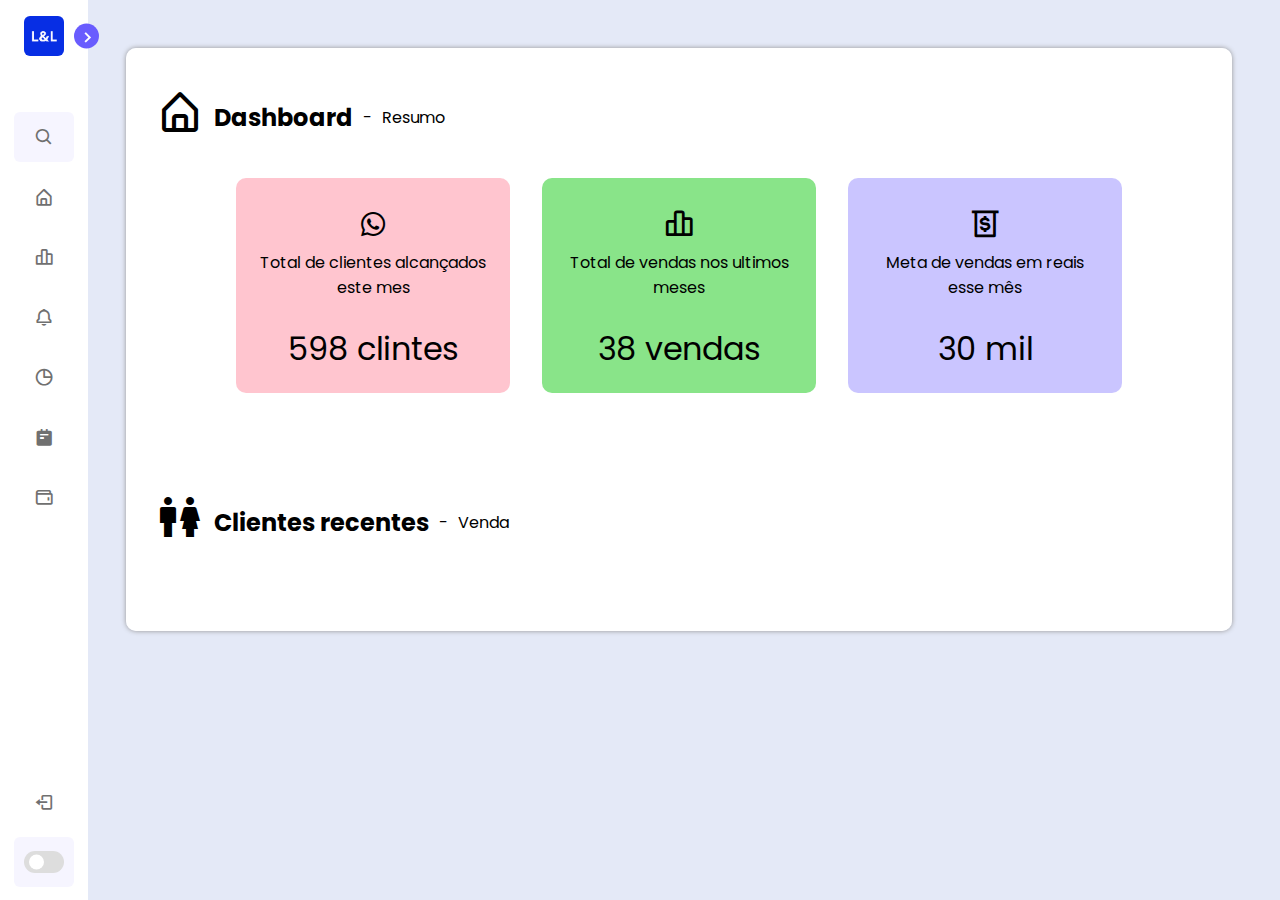
==== view/dashboard.html @ 411697ab "up" ====
<!-- Coding by CodingLab | www.codinglabweb.com -->
<!DOCTYPE html>
<html lang="pt-br">
<head>
    <meta charset="UTF-8">
    <meta http-equiv="X-UA-Compatible" content="IE=edge">
    <meta name="viewport" content="width=device-width, initial-scale=1.0">
    
    <!----======== CSS ======== -->
    <link rel="stylesheet" href="../css/all.css">

    <!--========== Icon ============-->
    <link href='https://unpkg.com/boxicons@2.1.4/css/boxicons.min.css' rel='stylesheet'>
    
    <!----===== Boxicons CSS ===== -->
    <link href='https://unpkg.com/boxicons@2.1.1/css/boxicons.min.css' rel='stylesheet'>
    
    <title>Dashboard L&L</title> 
</head>
<body>
    <nav class="sidebar close">
        <header>
            <div class="image-text">
                <span class="image">
                    <img src="../img/logo.png" alt="">
                </span>

                <div class="text logo-text">
                    <span class="name">Lorrayna</span>
                    <span class="profession">Vendedora</span>
                </div>
            </div>

            <i class='bx bx-chevron-right toggle'></i>
        </header>

        <div class="menu-bar">
            <div class="menu">

                <li class="search-box">
                    <i class='bx bx-search icon'></i>
                    <input type="text" placeholder="Search...">
                </li>

                <ul class="menu-links">
                    <li class="nav-link">
                        <a href="dashboard.html">
                            <i class='bx bx-home-alt icon' ></i>
                            <span class="text nav-text">Dashboard</span>
                        </a>
                    </li>

                    <li class="nav-link">
                        <a href="vendas.html">
                            <i class='bx bx-bar-chart-alt-2 icon' ></i>
                            <span class="text nav-text">Vendas</span>
                        </a>
                    </li>

                    <li class="nav-link">
                        <a href="notificação.html">
                            <i class='bx bx-bell icon'></i>
                            <span class="text nav-text">Notificações</span>
                        </a>
                    </li>

                    <li class="nav-link">
                        <a href="analise.html">
                            <i class='bx bx-pie-chart-alt icon' ></i>
                            <span class="text nav-text">Analise</span>
                        </a>
                    </li>

                    <li class="nav-link">
                        <a href="pendentes.html">
                            <i class='bx bxs-notepad icon'></i>
                            <span class="text nav-text">Pendentes</span>
                        </a>
                    </li>

                    <li class="nav-link">
                        <a href="carteita.html">
                            <i class='bx bx-wallet icon' ></i>
                            <span class="text nav-text">Carteira</span>
                        </a>
                    </li>

                </ul>
            </div>

            <div class="bottom-content">
                <li class="">
                    <a href="../index.html">
                        <i class='bx bx-log-out icon' ></i>
                        <span class="text nav-text">Logout</span>
                    </a>
                </li>

                <li class="mode">
                    <div class="sun-moon">
                        <i class='bx bx-moon icon moon'></i>
                        <i class='bx bx-sun icon sun'></i>
                    </div>
                    <span class="mode-text text">Modo dark</span>

                    <div class="toggle-switch">
                        <span class="switch"></span>
                    </div>
                </li>
                
            </div>
        </div>

    </nav>

    <section class="home">

        <div class="principal">
            
            <div class="boas-vindas">
                
                <div class="nome_admin">
                    <i class='bx bx-home-alt icon' ></i>
                    <h2>Dashboard</h2> -
                    <p>Resumo</p>
                </div>

            <div class="geral">

                <div class="historico">

                        <div class="his_Loh">

                            <div id="um" class="his-1 tel">
                                <a href="notificação.html">
                                    <i class='bx bxl-whatsapp'></i>
                                    <p>Total de clientes alcançados este mes</p>
                                    <br>
                                    <span>598 clintes</span>
                                </a>
                            </div>

                            <div id="dois" class="his-1 tel">
                                <a href="vendas.html">
                                    <i class='bx bx-bar-chart-alt-2 icon' ></i>
                                    <p>Total de vendas nos ultimos meses</p>
                                    <br>
                                    <span>38 vendas</span>
                                </a>
                            </div>
                            

                            <div id="tres" class="his-1 tel">
                                <a href="pendentes.html">
                                    <i class='bx bx-money-withdraw'></i>
                                    <p>Meta de vendas em reais esse mês</p>
                                    <br>
                                    <span>30 mil</span>
                                </a>
                            </div>

                        </div>
                    </div>
                </div>

                <br><br><br><br>

                <div class="nome_admin">
                    <i class='bx bx-male-female icon'></i>
                    <h2>Clientes recentes</h2> -
                    <p>Venda</p>
                </div>

            </div>
        </div>

        </div>

    </section>

    <script src="../js/script.js"></script>

</body>
</html>
---- css/all.css ----
@import "menu.css";
@import "main.css";
@import "login.css";
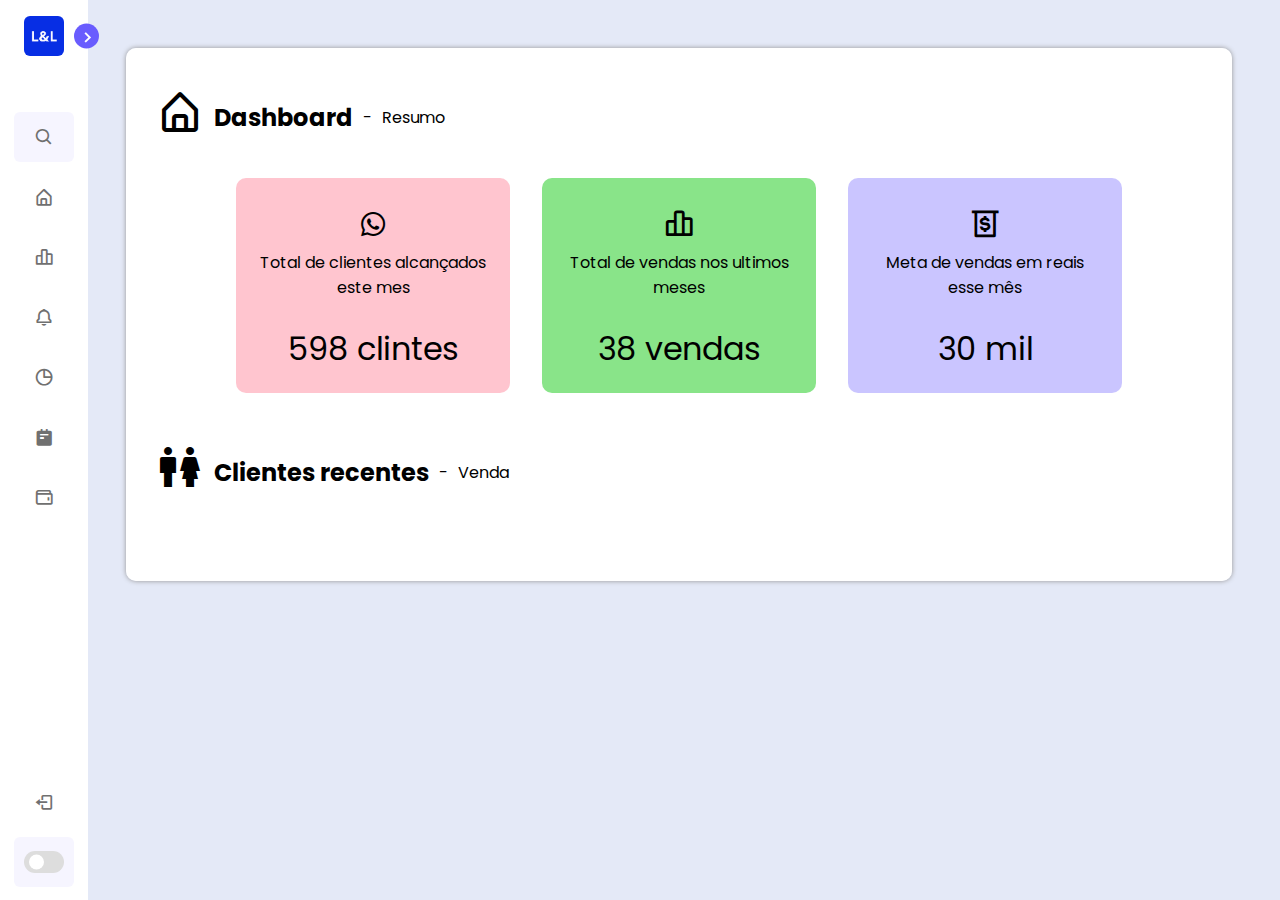
==== commit 1ea41a1d: "up" ====
--- a/view/dashboard.html
+++ b/view/dashboard.html
@@ -163,7 +163,7 @@
                     </div>
                 </div>
 
-                <br><br><br><br>
+                <br><br>
 
                 <div class="nome_admin">
                     <i class='bx bx-male-female icon'></i>
